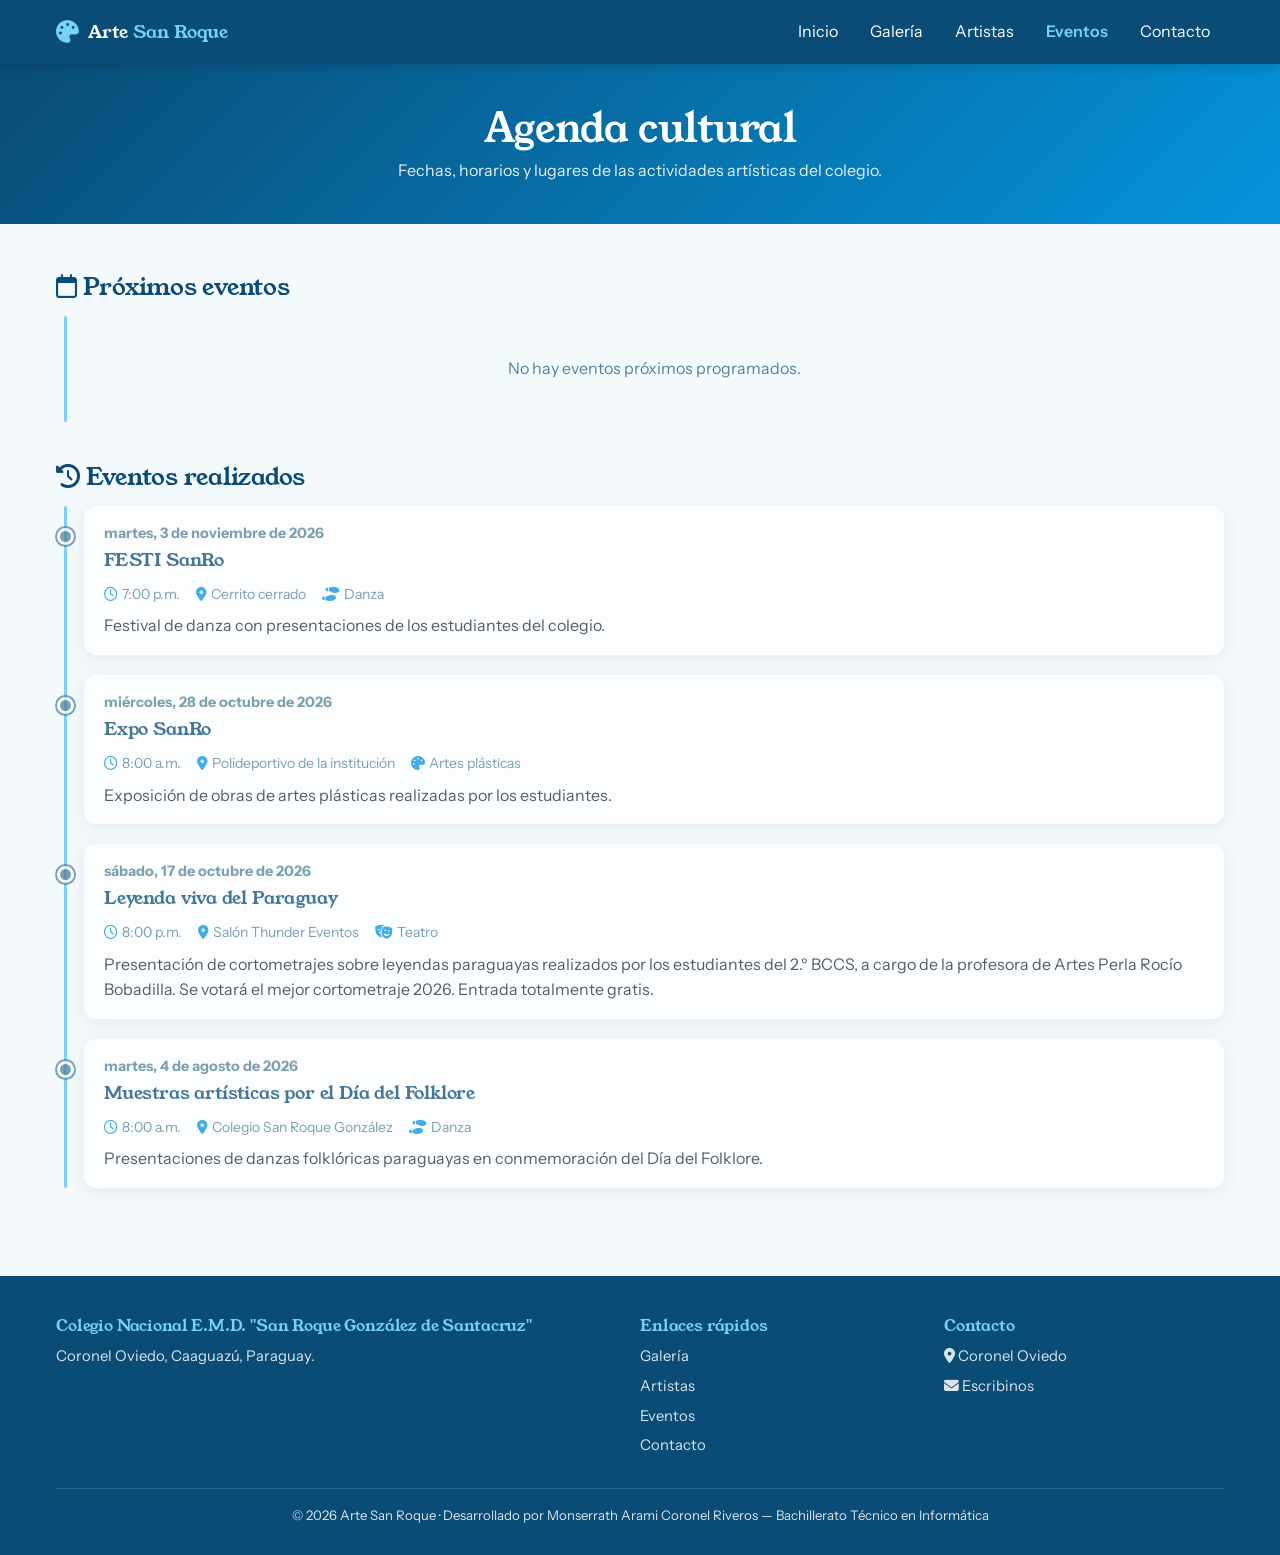
==== eventos.html @ a41a47bd "Sitio web de arte institucional del Colegio San Roque González de Santacruz Co-Authored-By: Claude O" ====
<!DOCTYPE html>
<html lang="es">
<head>
  <meta charset="UTF-8">
  <meta name="viewport" content="width=device-width, initial-scale=1.0">
  <meta name="description" content="Agenda de eventos culturales del Colegio Nacional San Roque González de Santacruz: fechas, horarios y lugares.">
  <title>Eventos | Arte San Roque González</title>

  <!-- Tipografías (Google Fonts) e íconos (Font Awesome gratuito) -->
  <link rel="preconnect" href="https://fonts.googleapis.com">
  <link rel="preconnect" href="https://fonts.gstatic.com" crossorigin>
  <link rel="stylesheet" href="https://fonts.googleapis.com/css2?family=Instrument+Sans:wght@400;500;600;700&family=Young+Serif&display=swap">
  <link rel="stylesheet" href="https://cdnjs.cloudflare.com/ajax/libs/font-awesome/6.5.2/css/all.min.css">
  <link rel="stylesheet" href="css/estilos.css">
</head>
<body data-pagina="eventos">

  <!-- ===== Encabezado y navegación ===== -->
  <header class="encabezado">
    <div class="contenedor encabezado__contenido">
      <a href="index.html" class="logo"><i class="fa-solid fa-palette"></i><span>Arte <strong>San Roque</strong></span></a>
      <button class="menu-toggle" id="menuToggle" aria-label="Abrir menú" aria-expanded="false" aria-controls="menuPrincipal">
        <i class="fa-solid fa-bars"></i>
      </button>
      <nav class="navegacion" id="menuPrincipal" aria-label="Navegación principal">
        <ul>
          <li><a href="index.html">Inicio</a></li>
          <li><a href="galeria.html">Galería</a></li>
          <li><a href="artistas.html">Artistas</a></li>
          <li><a href="eventos.html">Eventos</a></li>
          <li><a href="contacto.html">Contacto</a></li>
        </ul>
      </nav>
    </div>
  </header>

  <main>
    <section class="cabecera-pagina">
      <div class="contenedor">
        <h1>Agenda cultural</h1>
        <p>Fechas, horarios y lugares de las actividades artísticas del colegio.</p>
      </div>
    </section>

    <section class="seccion">
      <div class="contenedor">
        <!-- Línea de tiempo vertical: generada desde data/eventos.json -->
        <h2><i class="fa-regular fa-calendar"></i> Próximos eventos</h2>
        <ol class="linea-tiempo" id="eventosProximos"></ol>

        <h2><i class="fa-solid fa-clock-rotate-left"></i> Eventos realizados</h2>
        <ol class="linea-tiempo" id="eventosPasados"></ol>
      </div>
    </section>
  </main>

  <!-- ===== Pie de página ===== -->
  <footer class="pie">
    <div class="contenedor">
      <div class="pie__columnas">
        <div>
          <h3>Colegio Nacional E.M.D. "San Roque González de Santacruz"</h3>
          <p>Coronel Oviedo, Caaguazú, Paraguay.</p>
        </div>
        <div>
          <h3>Enlaces rápidos</h3>
          <ul>
            <li><a href="galeria.html">Galería</a></li>
            <li><a href="artistas.html">Artistas</a></li>
            <li><a href="eventos.html">Eventos</a></li>
            <li><a href="contacto.html">Contacto</a></li>
          </ul>
        </div>
        <div>
          <h3>Contacto</h3>
          <ul>
            <li><i class="fa-solid fa-location-dot"></i> Coronel Oviedo</li>
            <li><a href="contacto.html"><i class="fa-solid fa-envelope"></i> Escribinos</a></li>
          </ul>
        </div>
      </div>
      <p class="pie__creditos">&copy; <span id="anioActual">2026</span> Arte San Roque · Desarrollado por Monserrath Arami Coronel Riveros — Bachillerato Técnico en Informática</p>
    </div>
  </footer>

  <script src="js/datos.js"></script>
  <script src="js/main.js"></script>
</body>
</html>
---- css/estilos.css ----
/* ==========================================================================
   estilos.css — Arte Institucional San Roque González de Santacruz
   Enfoque Mobile First. Puntos de quiebre:
     - Móvil:      < 576px  (estilos base)
     - Tablet:     576px – 991px
     - Escritorio: > 991px
   ========================================================================== */

/* ---------- 1. Variables (paleta cromática y tipografía) ---------- */
:root {
  --azul: #0494dc;          /* azul institucional principal */
  --azul-gris: #538397;     /* azul grisáceo para textos secundarios */
  --azul-oscuro: #0a4c75;   /* encabezado, pie y títulos */
  --celeste: #76d2f9;       /* acentos y fondos suaves */
  --dorado: #d4a72c;        /* distintivo "destacado" */
  --blanco: #ffffff;
  --fondo: #f4f9fc;
  --texto: #1d2b36;
  --borde: #d6e6ef;
  --error: #c0392b;
  --exito: #1e8e5a;

  --fuente-titulos: 'Young Serif', Georgia, serif;          /* solo tiene peso 400 */
  --fuente-cuerpo: 'Instrument Sans', system-ui, sans-serif;

  /* Glassmorphism (botones) */
  --vidrio-desenfoque: blur(12px) saturate(160%);
  --vidrio-brillo: inset 0 1px 0 rgba(255, 255, 255, 0.45);
  --vidrio-sombra: 0 8px 24px rgba(10, 76, 117, 0.18);

  --radio: 12px;
  --sombra: 0 4px 16px rgba(10, 76, 117, 0.10);
  --sombra-hover: 0 10px 28px rgba(10, 76, 117, 0.18);
  --transicion: 0.25s ease;
  --ancho-max: 1200px;
  --alto-encabezado: 64px;
}

/* ---------- 2. Reset y base ---------- */
*, *::before, *::after { box-sizing: border-box; }

html { scroll-behavior: smooth; }

body {
  margin: 0;
  font-family: var(--fuente-cuerpo);
  font-size: 1rem;
  line-height: 1.6;
  color: var(--texto);
  background: var(--fondo);
  display: flex;
  flex-direction: column;
  min-height: 100vh;
}

main { flex: 1; }

h1, h2, h3, h4 {
  font-family: var(--fuente-titulos);
  font-weight: 400;   /* Young Serif no tiene negrita: evita el engrosado artificial */
  color: var(--azul-oscuro);
  line-height: 1.25;
  letter-spacing: -0.01em;
  margin: 0 0 0.6em;
}

h1 { font-size: 1.9rem; }
h2 { font-size: 1.5rem; }
h3 { font-size: 1.15rem; }

p { margin: 0 0 1em; }

a { color: var(--azul); }

img { max-width: 100%; display: block; }

button, input, select, textarea { font: inherit; }

.contenedor {
  width: 100%;
  max-width: var(--ancho-max);
  margin: 0 auto;
  padding: 0 16px;
}

.seccion { padding: 48px 0; }
.seccion--clara { background: var(--blanco); }

.seccion__titulo { text-align: center; margin-bottom: 8px; }
.seccion__subtitulo {
  text-align: center;
  color: var(--azul-gris);
  max-width: 640px;
  margin: 0 auto 32px;
}

.oculto { display: none !important; }
.centrado { text-align: center; margin-top: 24px; }

.solo-lector {
  position: absolute;
  width: 1px; height: 1px;
  overflow: hidden;
  clip: rect(0 0 0 0);
  white-space: nowrap;
}

/* ---------- 3. Encabezado y navegación (sticky) ---------- */
.encabezado {
  position: sticky;
  top: 0;
  z-index: 100;
  background: var(--azul-oscuro);
  box-shadow: 0 2px 10px rgba(0, 0, 0, 0.15);
}

.encabezado__contenido {
  display: flex;
  align-items: center;
  justify-content: space-between;
  min-height: var(--alto-encabezado);
}

.logo {
  display: flex;
  align-items: center;
  gap: 10px;
  color: var(--blanco);
  text-decoration: none;
  font-family: var(--fuente-titulos);
  font-size: 1.1rem;
}

.logo i { color: var(--celeste); font-size: 1.4rem; }
.logo strong { color: var(--celeste); font-weight: 400; }

.menu-toggle {
  background: none;
  border: 0;
  color: var(--blanco);
  font-size: 1.5rem;
  cursor: pointer;
  padding: 8px;
}

/* Móvil: el menú se colapsa (hamburguesa) */
.navegacion {
  position: absolute;
  top: 100%;
  left: 0;
  right: 0;
  background: var(--azul-oscuro);
  max-height: 0;
  overflow: hidden;
  transition: max-height var(--transicion);
}

.navegacion.abierta { max-height: 480px; }

.navegacion ul {
  list-style: none;
  margin: 0;
  padding: 8px 16px 16px;
}

.navegacion a {
  display: block;
  padding: 12px 8px;
  color: var(--blanco);
  text-decoration: none;
  border-radius: 8px;
  transition: background var(--transicion), color var(--transicion);
}

.navegacion a:hover,
.navegacion a:focus-visible { background: rgba(118, 210, 249, 0.15); }

.navegacion a.activo { color: var(--celeste); font-weight: 600; }

/* ---------- 4. Botones (efecto glassmorphism) ----------
   Vidrio esmerilado: fondo translúcido + desenfoque de lo que hay detrás
   (backdrop-filter) + borde claro + brillo interior en el borde superior. */
.btn {
  display: inline-flex;
  align-items: center;
  justify-content: center;
  gap: 8px;
  padding: 10px 22px;
  border: 1px solid rgba(255, 255, 255, 0.35);
  border-radius: 999px;
  font-weight: 600;
  text-decoration: none;
  cursor: pointer;
  -webkit-backdrop-filter: var(--vidrio-desenfoque);
  backdrop-filter: var(--vidrio-desenfoque);
  box-shadow: var(--vidrio-brillo), var(--vidrio-sombra);
  transition: background var(--transicion), color var(--transicion),
    transform var(--transicion), box-shadow var(--transicion);
}

.btn:hover {
  transform: translateY(-2px);
  box-shadow: var(--vidrio-brillo), 0 12px 30px rgba(10, 76, 117, 0.25);
}

.btn:focus-visible { outline: 3px solid var(--celeste); outline-offset: 2px; }

/* Vidrio azul (acción principal) */
.btn--primario {
  background: linear-gradient(135deg, rgba(4, 148, 220, 0.85), rgba(10, 76, 117, 0.80));
  color: var(--blanco);
}
.btn--primario:hover {
  background: linear-gradient(135deg, rgba(4, 148, 220, 0.95), rgba(10, 76, 117, 0.92));
}

/* Vidrio celeste tenue (acción secundaria sobre fondos claros) */
.btn--secundario {
  background: rgba(4, 148, 220, 0.10);
  color: var(--azul-oscuro);
  border-color: rgba(4, 148, 220, 0.35);
}
.btn--secundario:hover { background: rgba(4, 148, 220, 0.20); }

/* Vidrio blanco (sobre fondos oscuros, como el hero) */
.btn--claro {
  background: rgba(255, 255, 255, 0.25);
  color: var(--blanco);
  border-color: rgba(255, 255, 255, 0.55);
}
.btn--claro:hover { background: rgba(255, 255, 255, 0.35); }

.btn--contorno-claro {
  background: rgba(255, 255, 255, 0.08);
  color: var(--blanco);
  border-color: rgba(255, 255, 255, 0.40);
}
.btn--contorno-claro:hover { background: rgba(255, 255, 255, 0.18); }

.btn--peligro { background: rgba(192, 57, 43, 0.85); color: var(--blanco); }
.btn--pequeno { padding: 6px 14px; font-size: 0.875rem; }

/* ---------- 5. Hero (inicio) ---------- */
.hero {
  position: relative;
  color: var(--blanco);
  text-align: center;
  padding: 88px 0 96px;
  /* Para usar una foto de fondo, agregar img/hero.jpg y descomentar la línea url(...) */
  background:
    linear-gradient(135deg, rgba(10, 76, 117, 0.92), rgba(4, 148, 220, 0.78)),
    /* url('../img/hero.jpg') center / cover no-repeat, */
    var(--azul-oscuro);
}

.hero h1 { color: var(--blanco); font-size: 2rem; }
.hero p { font-size: 1.1rem; max-width: 620px; margin: 0 auto 28px; opacity: 0.95; }
.hero__acciones { display: flex; flex-wrap: wrap; gap: 12px; justify-content: center; }

/* Encabezado de páginas internas */
.cabecera-pagina {
  background: linear-gradient(135deg, var(--azul-oscuro), var(--azul));
  color: var(--blanco);
  padding: 40px 0;
  text-align: center;
}

.cabecera-pagina h1 { color: var(--blanco); margin-bottom: 4px; }
.cabecera-pagina p { margin: 0; opacity: 0.9; }

/* ---------- 6. Disciplinas (chips) ---------- */
.disciplinas {
  display: grid;
  grid-template-columns: repeat(2, 1fr);
  gap: 12px;
}

.disciplina {
  display: flex;
  flex-direction: column;
  align-items: center;
  gap: 8px;
  padding: 20px 12px;
  background: var(--blanco);
  border-radius: var(--radio);
  box-shadow: var(--sombra);
  text-decoration: none;
  color: var(--azul-oscuro);
  font-weight: 600;
  transition: transform var(--transicion), box-shadow var(--transicion);
}

.disciplina i { font-size: 1.8rem; color: var(--azul); }
.disciplina:hover { transform: translateY(-4px); box-shadow: var(--sombra-hover); }

/* ---------- 7. Carrusel manual de destacados ---------- */
.carrusel {
  --carrusel-media: 240px;   /* alto fijo de la imagen: todas las diapositivas iguales */
  position: relative;
  overflow: hidden;
  border-radius: var(--radio);
  box-shadow: var(--sombra);
  background: var(--blanco);
}

.carrusel__pista {
  display: flex;
  transition: transform 0.5s ease;
}

.carrusel__slide {
  flex: 0 0 100%;
  display: grid;
  grid-template-columns: 1fr;
}

.carrusel__slide .media { aspect-ratio: auto; height: var(--carrusel-media); }

.carrusel__info { padding: 20px 24px 48px; }
.carrusel__info .etiqueta { margin-bottom: 8px; }

/* Título y descripción recortados para que ningún cuadro crezca más que otro */
.carrusel__info h3,
.carrusel__info > p:not(.obra__autor) {
  display: -webkit-box;
  -webkit-box-orient: vertical;
  overflow: hidden;
}
.carrusel__info h3 { -webkit-line-clamp: 2; line-clamp: 2; }
.carrusel__info > p:not(.obra__autor) { -webkit-line-clamp: 3; line-clamp: 3; }

.carrusel__btn {
  position: absolute;
  top: calc(var(--carrusel-media) / 2);
  transform: translateY(-50%);
  width: 42px; height: 42px;
  border-radius: 50%;
  border: 1px solid rgba(255, 255, 255, 0.35);
  background: rgba(10, 76, 117, 0.35);   /* vidrio oscuro: legible sobre cualquier imagen */
  color: var(--blanco);
  cursor: pointer;
  -webkit-backdrop-filter: var(--vidrio-desenfoque);
  backdrop-filter: var(--vidrio-desenfoque);
  box-shadow: var(--vidrio-brillo), var(--vidrio-sombra);
  transition: background var(--transicion);
}

.carrusel__btn:hover,
.modal__cerrar:hover { background: rgba(10, 76, 117, 0.55); }

.carrusel__btn--prev { left: 12px; }
.carrusel__btn--next { right: 12px; }

.carrusel__puntos {
  position: absolute;
  bottom: 16px;
  left: 0; right: 0;
  display: flex;
  justify-content: center;
  gap: 8px;
}

.carrusel__punto {
  width: 10px; height: 10px;
  border-radius: 50%;
  border: 0;
  padding: 0;
  background: var(--borde);
  cursor: pointer;
}

.carrusel__punto.activo { background: var(--azul); }

/* ---------- 8. Imágenes y marcadores de posición ---------- */
.media {
  width: 100%;
  aspect-ratio: 4 / 3;
  object-fit: cover;
  object-position: center top;     /* en imágenes verticales se ve la parte superior (título de portadas) */
  opacity: 0;
  transition: opacity 0.6s ease;   /* fade-in al cargar */
}

.media.cargada,
.placeholder { opacity: 1; }

.placeholder {
  display: flex;
  align-items: center;
  justify-content: center;
  color: rgba(255, 255, 255, 0.9);
  font-size: 3rem;
  background: linear-gradient(135deg, var(--azul), var(--celeste));
}

.placeholder[data-categoria="artes-plasticas"] { background: linear-gradient(135deg, #0494dc, #76d2f9); }
.placeholder[data-categoria="musica"]          { background: linear-gradient(135deg, #0a4c75, #0494dc); }
.placeholder[data-categoria="danza"]           { background: linear-gradient(135deg, #538397, #76d2f9); }
.placeholder[data-categoria="teatro"]          { background: linear-gradient(135deg, #0a4c75, #538397); }
.placeholder[data-categoria="literatura"]      { background: linear-gradient(135deg, #538397, #0494dc); }

/* ---------- 9. Tarjetas de obra (galería) ---------- */
.grilla {
  display: grid;
  grid-template-columns: 1fr;   /* móvil: una columna */
  gap: 20px;
}

.obra {
  position: relative;
  margin: 0;
  background: var(--blanco);
  border-radius: var(--radio);
  overflow: hidden;
  box-shadow: var(--sombra);
  cursor: pointer;
  transition: transform var(--transicion), box-shadow var(--transicion);
}

.obra:hover,
.obra:focus-visible { transform: translateY(-4px); box-shadow: var(--sombra-hover); outline: none; }

.obra figcaption { padding: 14px 16px 18px; }
.obra h3 { margin-bottom: 4px; }
.obra__autor { color: var(--azul-gris); font-size: 0.9rem; margin: 0; }

/* Insignias "Video" / "PDF" sobre la imagen de la tarjeta */
.obra__formatos {
  position: absolute;
  top: 10px; right: 10px;
  display: flex;
  gap: 6px;
}

.obra__formatos span {
  padding: 3px 10px;
  border-radius: 999px;
  border: 1px solid rgba(255, 255, 255, 0.35);
  background: rgba(10, 76, 117, 0.55);
  color: var(--blanco);
  font-size: 0.75rem;
  font-weight: 600;
  -webkit-backdrop-filter: var(--vidrio-desenfoque);
  backdrop-filter: var(--vidrio-desenfoque);
}

.etiqueta {
  display: inline-block;
  padding: 2px 10px;
  border-radius: 999px;
  background: rgba(118, 210, 249, 0.25);
  color: var(--azul-oscuro);
  font-size: 0.75rem;
  font-weight: 600;
  margin-bottom: 6px;
}

.etiqueta--destacada { background: var(--dorado); color: var(--blanco); }

/* ---------- 10. Filtros ---------- */
.filtros {
  background: var(--blanco);
  border-radius: var(--radio);
  box-shadow: var(--sombra);
  padding: 16px;
  margin-bottom: 24px;
}

.filtros__categorias {
  display: flex;
  flex-wrap: wrap;
  gap: 8px;
  margin-bottom: 16px;
}

.filtro-btn {
  padding: 6px 14px;
  border-radius: 999px;
  border: 1px solid rgba(4, 148, 220, 0.35);
  background: rgba(4, 148, 220, 0.08);
  color: var(--azul-oscuro);
  font-weight: 600;
  font-size: 0.875rem;
  cursor: pointer;
  -webkit-backdrop-filter: var(--vidrio-desenfoque);
  backdrop-filter: var(--vidrio-desenfoque);
  box-shadow: var(--vidrio-brillo);
  transition: background var(--transicion), color var(--transicion);
}

.filtro-btn:hover { background: rgba(4, 148, 220, 0.18); }

.filtro-btn.activo {
  background: linear-gradient(135deg, rgba(4, 148, 220, 0.85), rgba(10, 76, 117, 0.80));
  color: var(--blanco);
  box-shadow: var(--vidrio-brillo), var(--vidrio-sombra);
}

.filtros__selects {
  display: grid;
  grid-template-columns: 1fr;
  gap: 12px;
}

.resultado-filtro { color: var(--azul-gris); font-size: 0.9rem; margin: 0 0 16px; }

.vacio {
  text-align: center;
  color: var(--azul-gris);
  padding: 40px 16px;
}

/* ---------- 11. Formularios ---------- */
.campo { display: flex; flex-direction: column; gap: 4px; margin-bottom: 16px; }

.campo label { font-weight: 600; color: var(--azul-oscuro); font-size: 0.9rem; }

.campo input,
.campo select,
.campo textarea,
.filtros select {
  width: 100%;
  padding: 10px 12px;
  border: 2px solid var(--borde);
  border-radius: 8px;
  background: var(--blanco);
  color: var(--texto);
  transition: border-color var(--transicion);
}

.campo input:focus,
.campo select:focus,
.campo textarea:focus,
.filtros select:focus { outline: none; border-color: var(--azul); }

.campo textarea { min-height: 120px; resize: vertical; }


.campo.invalido input,
.campo.invalido textarea { border-color: var(--error); }
.campo.valido input,
.campo.valido textarea { border-color: var(--exito); }

.campo__error { color: var(--error); font-size: 0.8rem; min-height: 1.2em; }
.campo__ayuda { color: var(--azul-gris); font-size: 0.8rem; }

.alerta {
  padding: 12px 16px;
  border-radius: 8px;
  margin-bottom: 16px;
  font-weight: 600;
}

.alerta--exito { background: rgba(30, 142, 90, 0.12); color: var(--exito); }
.alerta--error { background: rgba(192, 57, 43, 0.12); color: var(--error); }

/* ---------- 12. Contacto ---------- */
.contacto {
  display: grid;
  grid-template-columns: 1fr;
  gap: 24px;
}

.tarjeta {
  background: var(--blanco);
  border-radius: var(--radio);
  box-shadow: var(--sombra);
  padding: 24px;
}

.datos-contacto { list-style: none; margin: 0; padding: 0; }
.datos-contacto li { display: flex; gap: 12px; margin-bottom: 16px; }
.datos-contacto i { color: var(--azul); margin-top: 4px; width: 18px; text-align: center; }

/* ---------- 13. Artistas ---------- */
.artista {
  background: var(--blanco);
  border-radius: var(--radio);
  box-shadow: var(--sombra);
  padding: 24px;
  text-align: center;
  transition: transform var(--transicion), box-shadow var(--transicion);
}

.artista:hover { transform: translateY(-4px); box-shadow: var(--sombra-hover); }

.artista__foto {
  width: 120px;
  height: 120px;
  border-radius: 50%;
  margin: 0 auto 16px;
  overflow: hidden;
  border: 4px solid var(--celeste);
}

.artista__foto .media,
.artista__foto .placeholder { width: 100%; height: 100%; aspect-ratio: 1; font-size: 2.4rem; }

.artista__disciplina { color: var(--azul); font-weight: 600; margin-bottom: 4px; }
.artista__curso { color: var(--azul-gris); font-size: 0.875rem; }
.artista__bio { font-size: 0.925rem; text-align: left; }
.artista__acciones { display: flex; flex-wrap: wrap; justify-content: center; gap: 8px; }

/* ---------- 13b. Eventos: línea de tiempo vertical ---------- */
.linea-tiempo {
  position: relative;
  list-style: none;
  margin: 0 0 40px;
  padding: 0 0 0 28px;
}

.linea-tiempo::before {
  content: '';
  position: absolute;
  top: 0; bottom: 0; left: 8px;
  width: 3px;
  background: var(--celeste);
  border-radius: 3px;
}

.evento {
  position: relative;
  background: var(--blanco);
  border-radius: var(--radio);
  box-shadow: var(--sombra);
  padding: 16px 20px;
  margin-bottom: 20px;
}

.evento::before {
  content: '';
  position: absolute;
  left: -27px;
  top: 22px;
  width: 17px; height: 17px;
  border-radius: 50%;
  background: var(--azul);
  border: 3px solid var(--blanco);
  box-shadow: 0 0 0 2px var(--azul);
}

.evento--pasado { opacity: 0.75; }
.evento--pasado::before { background: var(--azul-gris); box-shadow: 0 0 0 2px var(--azul-gris); }

.evento__fecha { color: var(--azul); font-weight: 700; font-size: 0.9rem; margin-bottom: 4px; }
.evento--pasado .evento__fecha { color: var(--azul-gris); }

.evento__meta {
  display: flex;
  flex-wrap: wrap;
  gap: 4px 16px;
  color: var(--azul-gris);
  font-size: 0.875rem;
  margin-bottom: 8px;
}

.evento__meta i { color: var(--azul); margin-right: 4px; }
.evento p:last-child { margin-bottom: 0; }

/* Tarjetas de eventos en la página de inicio */
.eventos-mini { display: grid; grid-template-columns: 1fr; gap: 16px; list-style: none; margin: 0; padding: 0; }
.eventos-mini .evento { margin-bottom: 0; }
.eventos-mini .evento::before { display: none; }

/* ---------- 14. Modal (ficha técnica) ---------- */
.modal {
  width: min(720px, calc(100% - 32px));
  max-height: calc(100vh - 48px);
  border: 0;
  border-radius: var(--radio);
  padding: 0;
  box-shadow: var(--sombra-hover);
}

.modal::backdrop { background: rgba(10, 30, 45, 0.6); }

.modal__cerrar {
  position: absolute;
  top: 10px; right: 10px;
  width: 38px; height: 38px;
  border-radius: 50%;
  border: 1px solid rgba(255, 255, 255, 0.35);
  background: rgba(10, 76, 117, 0.35);   /* vidrio oscuro: legible sobre cualquier imagen */
  color: var(--blanco);
  font-size: 1.1rem;
  cursor: pointer;
  z-index: 1;
  -webkit-backdrop-filter: var(--vidrio-desenfoque);
  backdrop-filter: var(--vidrio-desenfoque);
  box-shadow: var(--vidrio-brillo), var(--vidrio-sombra);
}

.modal__cuerpo { padding: 24px; }
.modal .media { aspect-ratio: 16 / 9; max-height: 40vh; }

/* Imagen de la ficha: al hacer clic se ve la obra completa */
.ficha__ampliar {
  position: relative;
  display: block;
  width: 100%;
  padding: 0;
  border: 0;
  background: none;
  cursor: zoom-in;
}

.ficha__ampliar:focus-visible { outline: 3px solid var(--celeste); outline-offset: -3px; }
.ficha__ampliar:has(.placeholder) { cursor: default; }
.ficha__ampliar:has(.placeholder) .ficha__ampliar-aviso { display: none; }

.ficha__ampliar-aviso {
  position: absolute;
  left: 12px; bottom: 12px;
  padding: 6px 12px;
  border-radius: 999px;
  border: 1px solid rgba(255, 255, 255, 0.35);
  background: rgba(10, 76, 117, 0.45);
  color: var(--blanco);
  font-size: 0.85rem;
  -webkit-backdrop-filter: var(--vidrio-desenfoque);
  backdrop-filter: var(--vidrio-desenfoque);
  box-shadow: var(--vidrio-brillo), var(--vidrio-sombra);
  transition: background var(--transicion);
}

.ficha__ampliar:hover .ficha__ampliar-aviso { background: rgba(10, 76, 117, 0.7); }

/* Visor de la obra completa (sin recortes) */
.visor-completo {
  width: 100vw; height: 100vh;
  max-width: none; max-height: none;
  margin: 0;
  padding: 16px;
  border: 0;
  background: transparent;
  cursor: zoom-out;
}

.visor-completo[open] { display: flex; align-items: center; justify-content: center; }
.visor-completo::backdrop { background: rgba(5, 15, 25, 0.92); }

.visor-completo img {
  max-width: 100%;
  max-height: 100%;
  object-fit: contain;
  border-radius: 4px;
  box-shadow: 0 10px 40px rgba(0, 0, 0, 0.5);
}

/* Visores de video y PDF dentro de la ficha */
.visor {
  display: block;
  width: 100%;
  aspect-ratio: 16 / 9;
  max-height: 50vh;
  border: 0;
  background: #000;
}

.visor-pdf { background: var(--fondo); padding-bottom: 12px; text-align: center; }
.visor--pdf { aspect-ratio: auto; height: 60vh; max-height: none; background: var(--blanco); margin-bottom: 12px; }

.ficha__formatos { display: flex; flex-wrap: wrap; gap: 8px; margin-bottom: 16px; }
.ficha__acciones { display: flex; flex-wrap: wrap; gap: 8px; }

.ficha { width: 100%; border-collapse: collapse; margin-bottom: 16px; font-size: 0.925rem; }
.ficha th { text-align: left; color: var(--azul-oscuro); padding: 6px 12px 6px 0; width: 35%; vertical-align: top; }
.ficha td { padding: 6px 0; }
.ficha tr + tr { border-top: 1px solid var(--borde); }

/* ---------- 15. Pie de página ---------- */
.pie {
  background: var(--azul-oscuro);
  color: rgba(255, 255, 255, 0.85);
  padding: 40px 0 16px;
  font-size: 0.925rem;
}

.pie__columnas { display: grid; grid-template-columns: 1fr; gap: 24px; }
.pie h3 { color: var(--celeste); font-size: 1rem; }
.pie ul { list-style: none; margin: 0; padding: 0; }
.pie li { margin-bottom: 6px; }
.pie a { color: rgba(255, 255, 255, 0.85); text-decoration: none; }
.pie a:hover { color: var(--celeste); }

.redes { display: flex; gap: 12px; }
.redes a {
  width: 38px; height: 38px;
  display: inline-flex;
  align-items: center;
  justify-content: center;
  border-radius: 50%;
  background: rgba(255, 255, 255, 0.1);
  transition: background var(--transicion);
}
.redes a:hover { background: var(--azul); color: var(--blanco); }

.pie__creditos {
  border-top: 1px solid rgba(255, 255, 255, 0.15);
  margin-top: 24px;
  padding-top: 16px;
  text-align: center;
  font-size: 0.825rem;
}

/* ==========================================================================
   Tablet: 576px – 991px
   ========================================================================== */
@media (min-width: 576px) {
  h1 { font-size: 2.2rem; }
  .hero h1 { font-size: 2.5rem; }

  .grilla,
  .eventos-mini { grid-template-columns: repeat(2, 1fr); }   /* dos columnas */

  .disciplinas { grid-template-columns: repeat(3, 1fr); }
  .filtros__selects { grid-template-columns: repeat(3, 1fr); }
  .pie__columnas { grid-template-columns: repeat(2, 1fr); }

  .carrusel { --carrusel-media: 300px; }

  /* El menú se expande parcialmente: opciones en dos columnas */
  .navegacion ul { display: grid; grid-template-columns: repeat(2, 1fr); gap: 4px; }
}

/* ==========================================================================
   Escritorio: > 991px
   ========================================================================== */
@media (min-width: 992px) {
  h1 { font-size: 2.5rem; }
  .hero { padding: 128px 0 136px; }
  .hero h1 { font-size: 3rem; }

  /* Navegación horizontal */
  .menu-toggle { display: none; }

  .navegacion {
    position: static;
    max-height: none;
    overflow: visible;
    background: transparent;
  }

  .navegacion ul { display: flex; gap: 4px; padding: 0; }
  .navegacion a { padding: 8px 14px; }

  .grilla { grid-template-columns: repeat(3, 1fr); }
  .grilla--4 { grid-template-columns: repeat(4, 1fr); }
  .eventos-mini { grid-template-columns: repeat(3, 1fr); }
  .disciplinas { grid-template-columns: repeat(5, 1fr); }

  .carrusel__slide { grid-template-columns: 3fr 2fr; grid-template-rows: 100%; height: 400px; }   /* alto fijo en escritorio */
  .carrusel__slide .media { height: 100%; }
  .carrusel__info { padding: 40px 32px; align-self: center; }
  .carrusel__info > p:not(.obra__autor) { -webkit-line-clamp: 5; line-clamp: 5; }
  .carrusel__btn { top: 50%; }

  .filtros { display: flex; gap: 24px; align-items: flex-start; }
  .filtros__categorias { flex: 1; margin-bottom: 0; }
  .filtros__selects { flex: 1; }

  .contacto { grid-template-columns: 2fr 1fr; }
  .pie__columnas { grid-template-columns: 2fr 1fr 1fr; }
}

/* Accesibilidad: reducir animaciones si el usuario lo prefiere */
@media (prefers-reduced-motion: reduce) {
  *, *::before, *::after { transition: none !important; animation: none !important; }
  html { scroll-behavior: auto; }
}
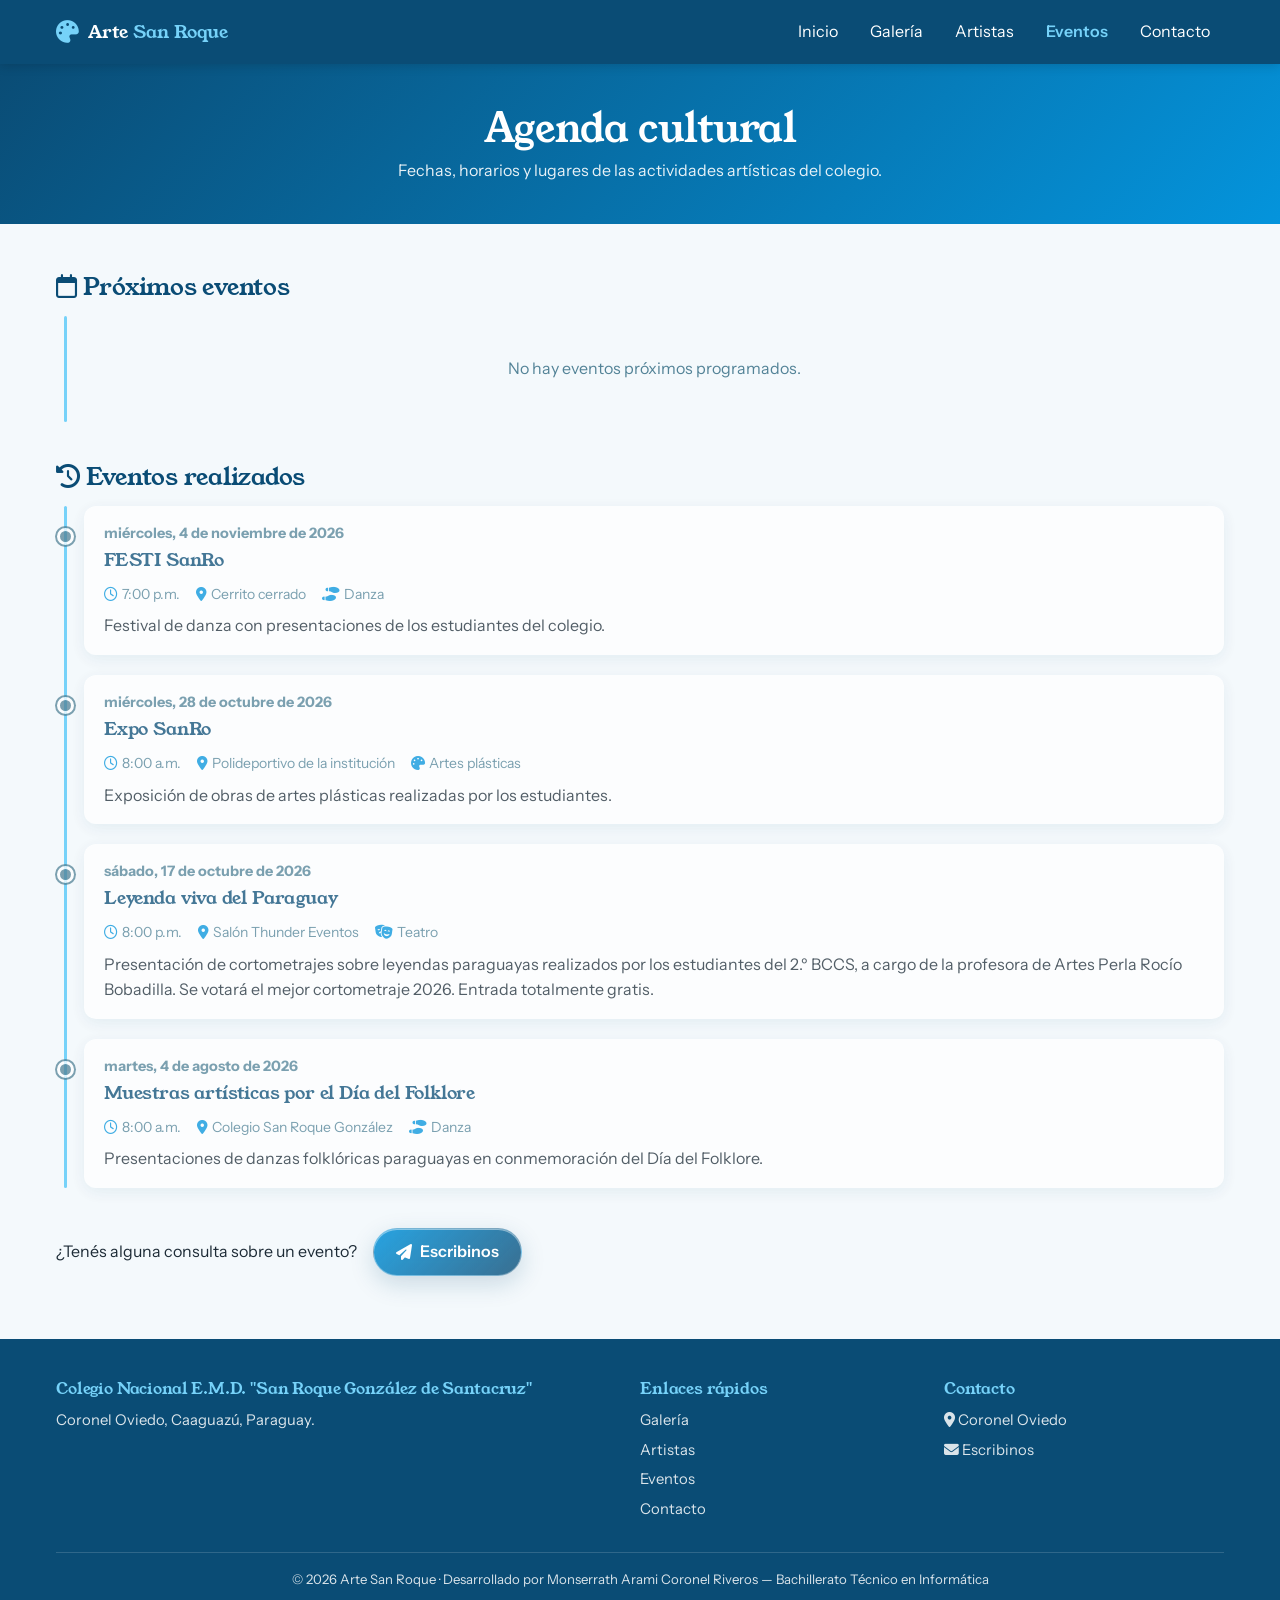
==== commit 4a688609: "FESTI SanRo pasa al 4 de noviembre; el formulario de contacto envía los mensajes al correo; enlace d" ====
--- a/eventos.html
+++ b/eventos.html
@@ -50,6 +50,11 @@
 
         <h2><i class="fa-solid fa-clock-rotate-left"></i> Eventos realizados</h2>
         <ol class="linea-tiempo" id="eventosPasados"></ol>
+
+        <!-- Consultas sobre eventos: abre el formulario de contacto con el asunto ya elegido -->
+        <p class="eventos__consulta">¿Tenés alguna consulta sobre un evento?
+          <a href="contacto.html?asunto=Informaci%C3%B3n%20de%20eventos" class="btn btn--primario"><i class="fa-solid fa-paper-plane"></i> Escribinos</a>
+        </p>
       </div>
     </section>
   </main>
--- a/css/estilos.css
+++ b/css/estilos.css
@@ -868,3 +868,12 @@
   *, *::before, *::after { transition: none !important; animation: none !important; }
   html { scroll-behavior: auto; }
 }
+
+/* Consulta al pie de la agenda de eventos */
+.eventos__consulta {
+  display: flex;
+  flex-wrap: wrap;
+  align-items: center;
+  gap: 0.75rem 1rem;
+  margin-top: 2rem;
+}
